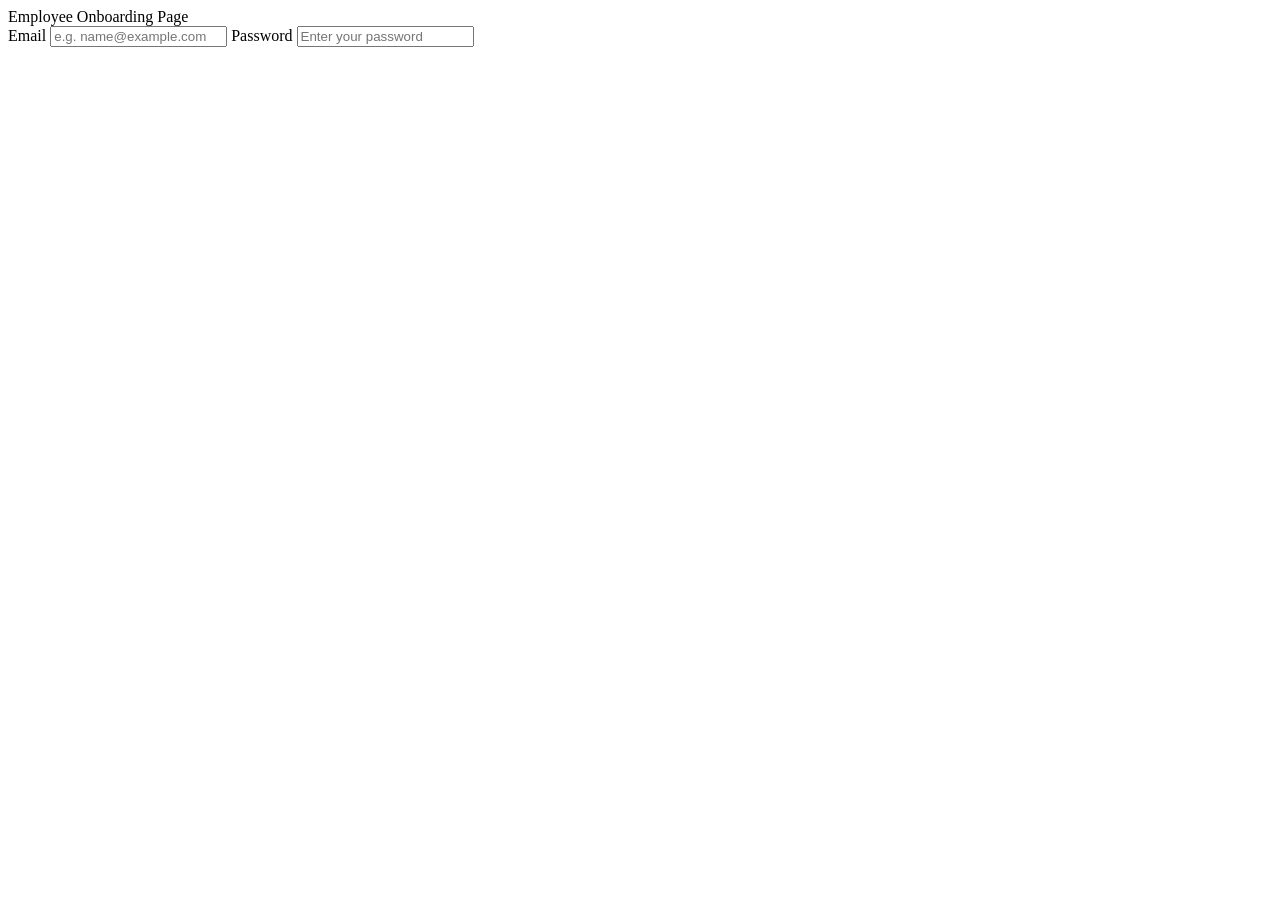
==== index.html @ e917a3a6 "first commit: added index.html" ====
<!DOCTYPE html>
<html>
    <body>
        <header>
            Employee Onboarding Page
        </header>
        <main>
            <section>
                <form>
                    <label for="email">Email</label>
                    <input type="email" id="email" placeholder="e.g. name@example.com" required>
                    <label for="password">Password</label>
                    <input type="password" id="passwaord" placeholder="Enter your password" required>
                    </form>
            </section>
        </main>
    </body>
    </html>
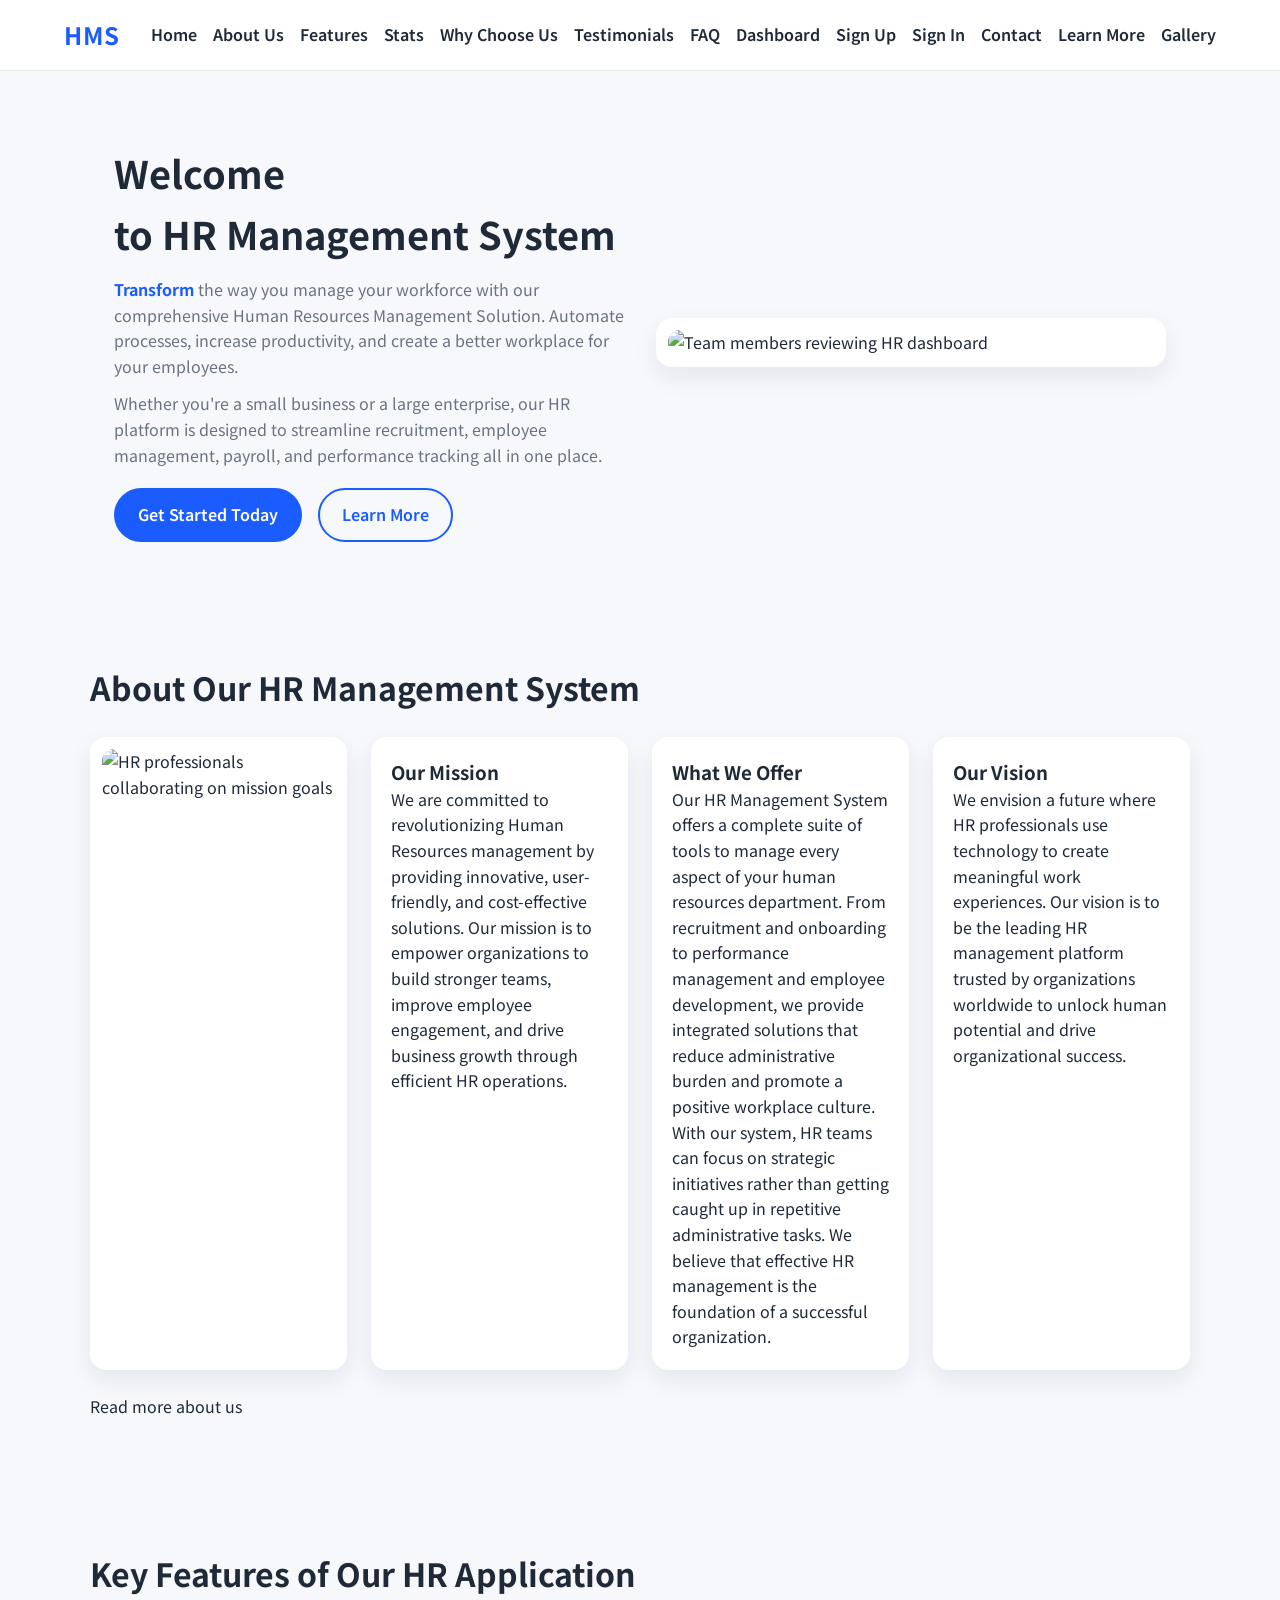
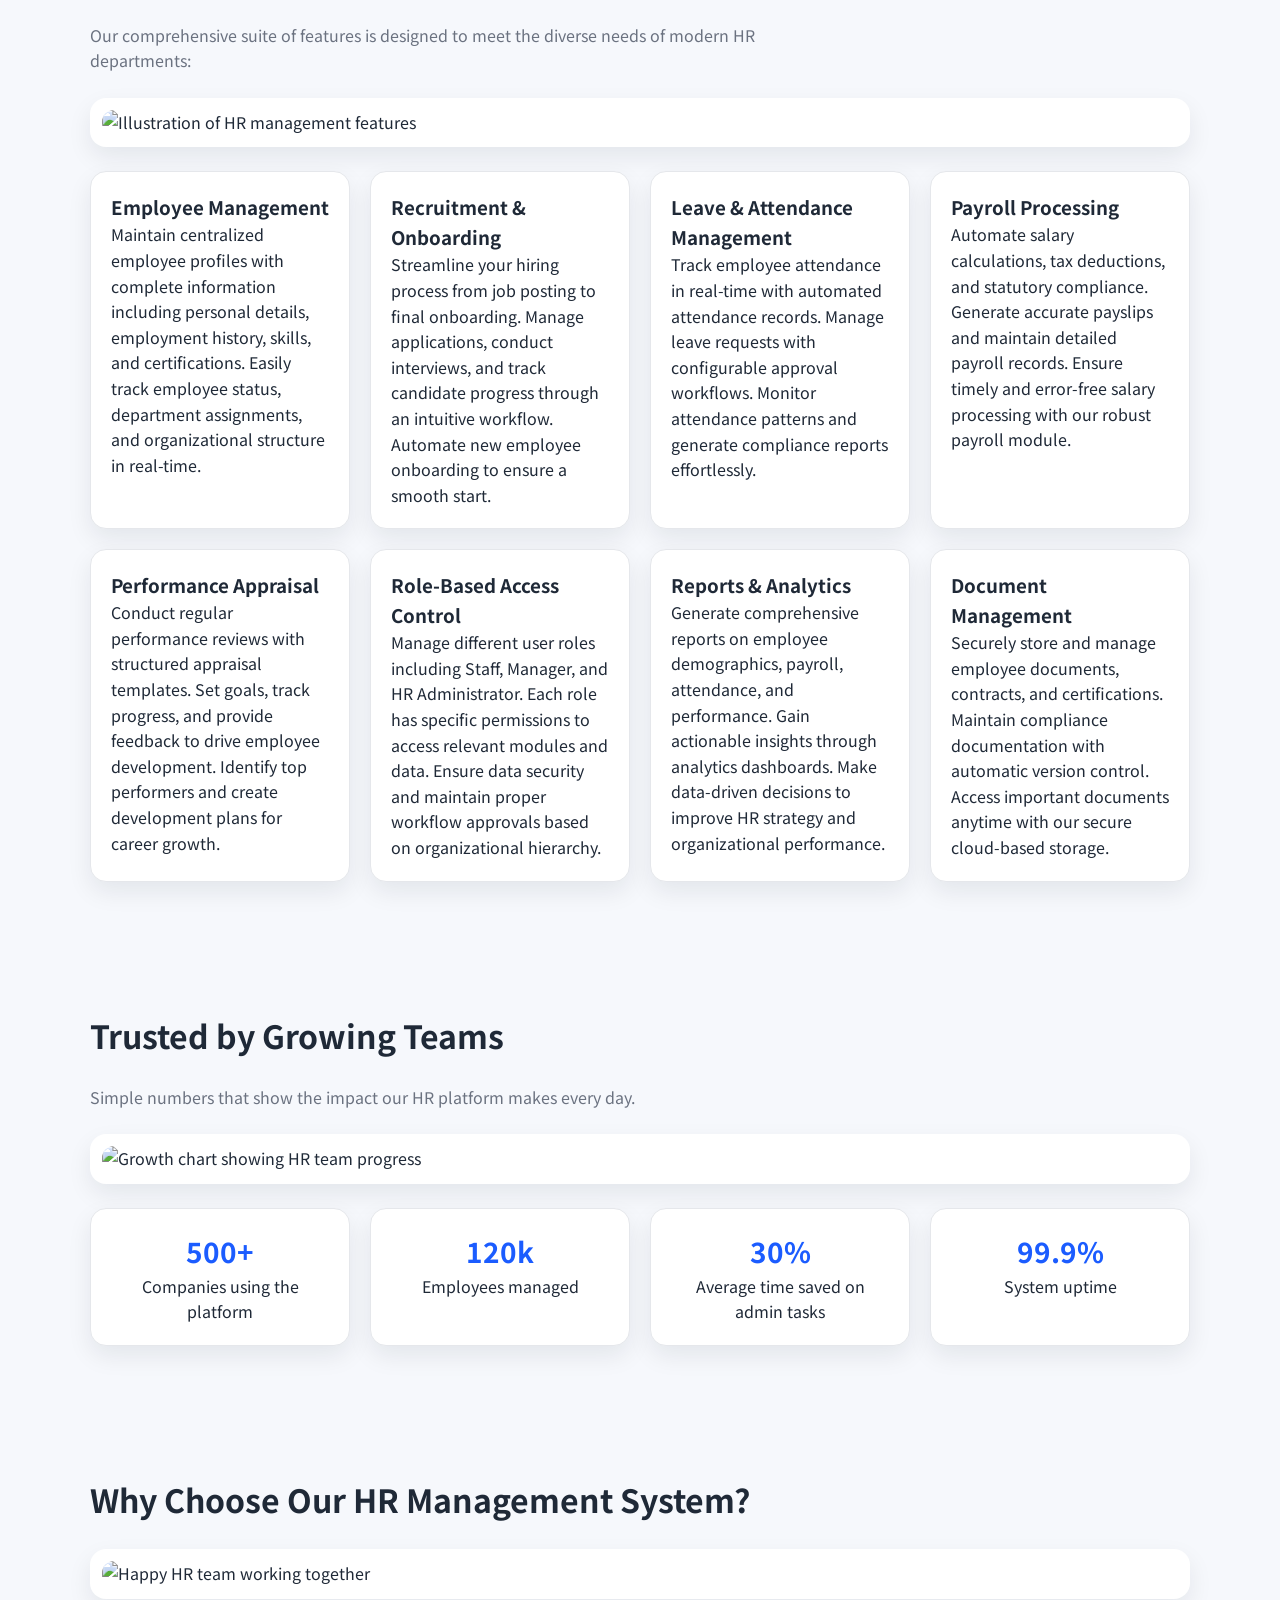
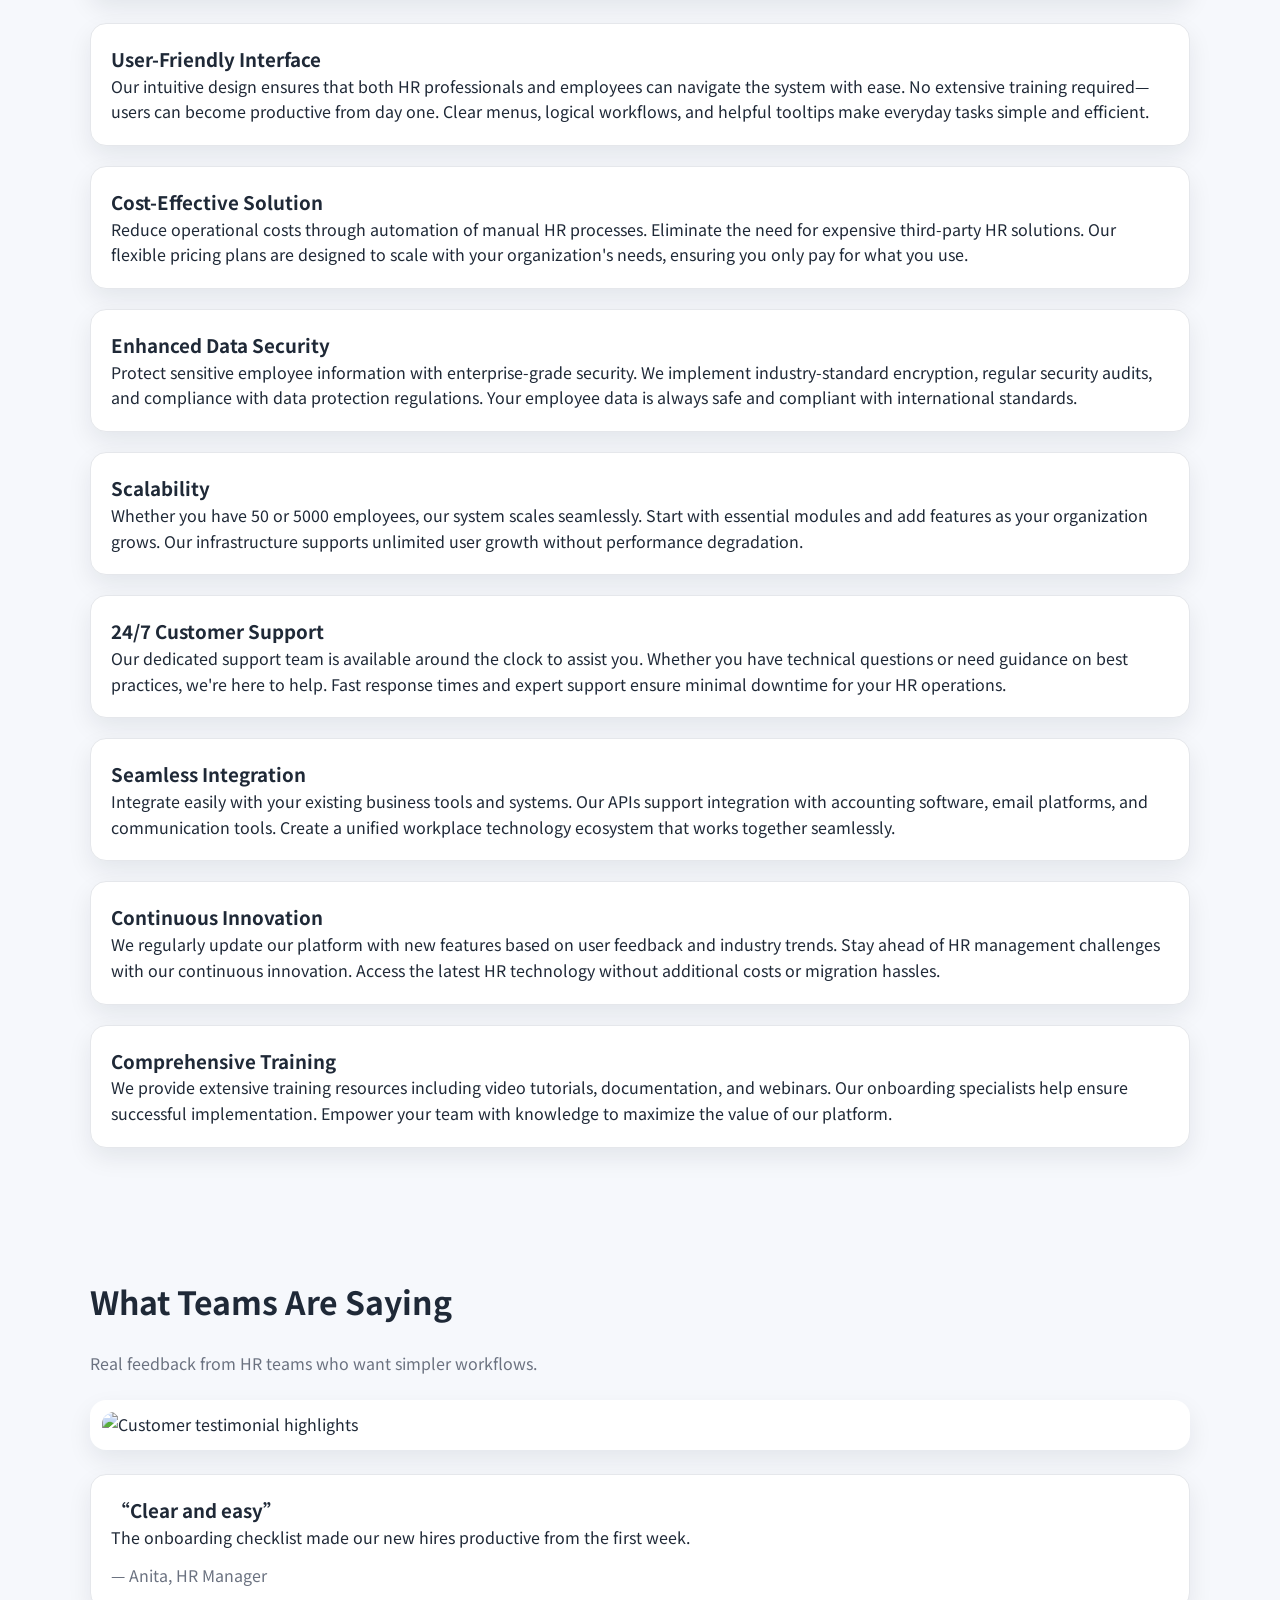
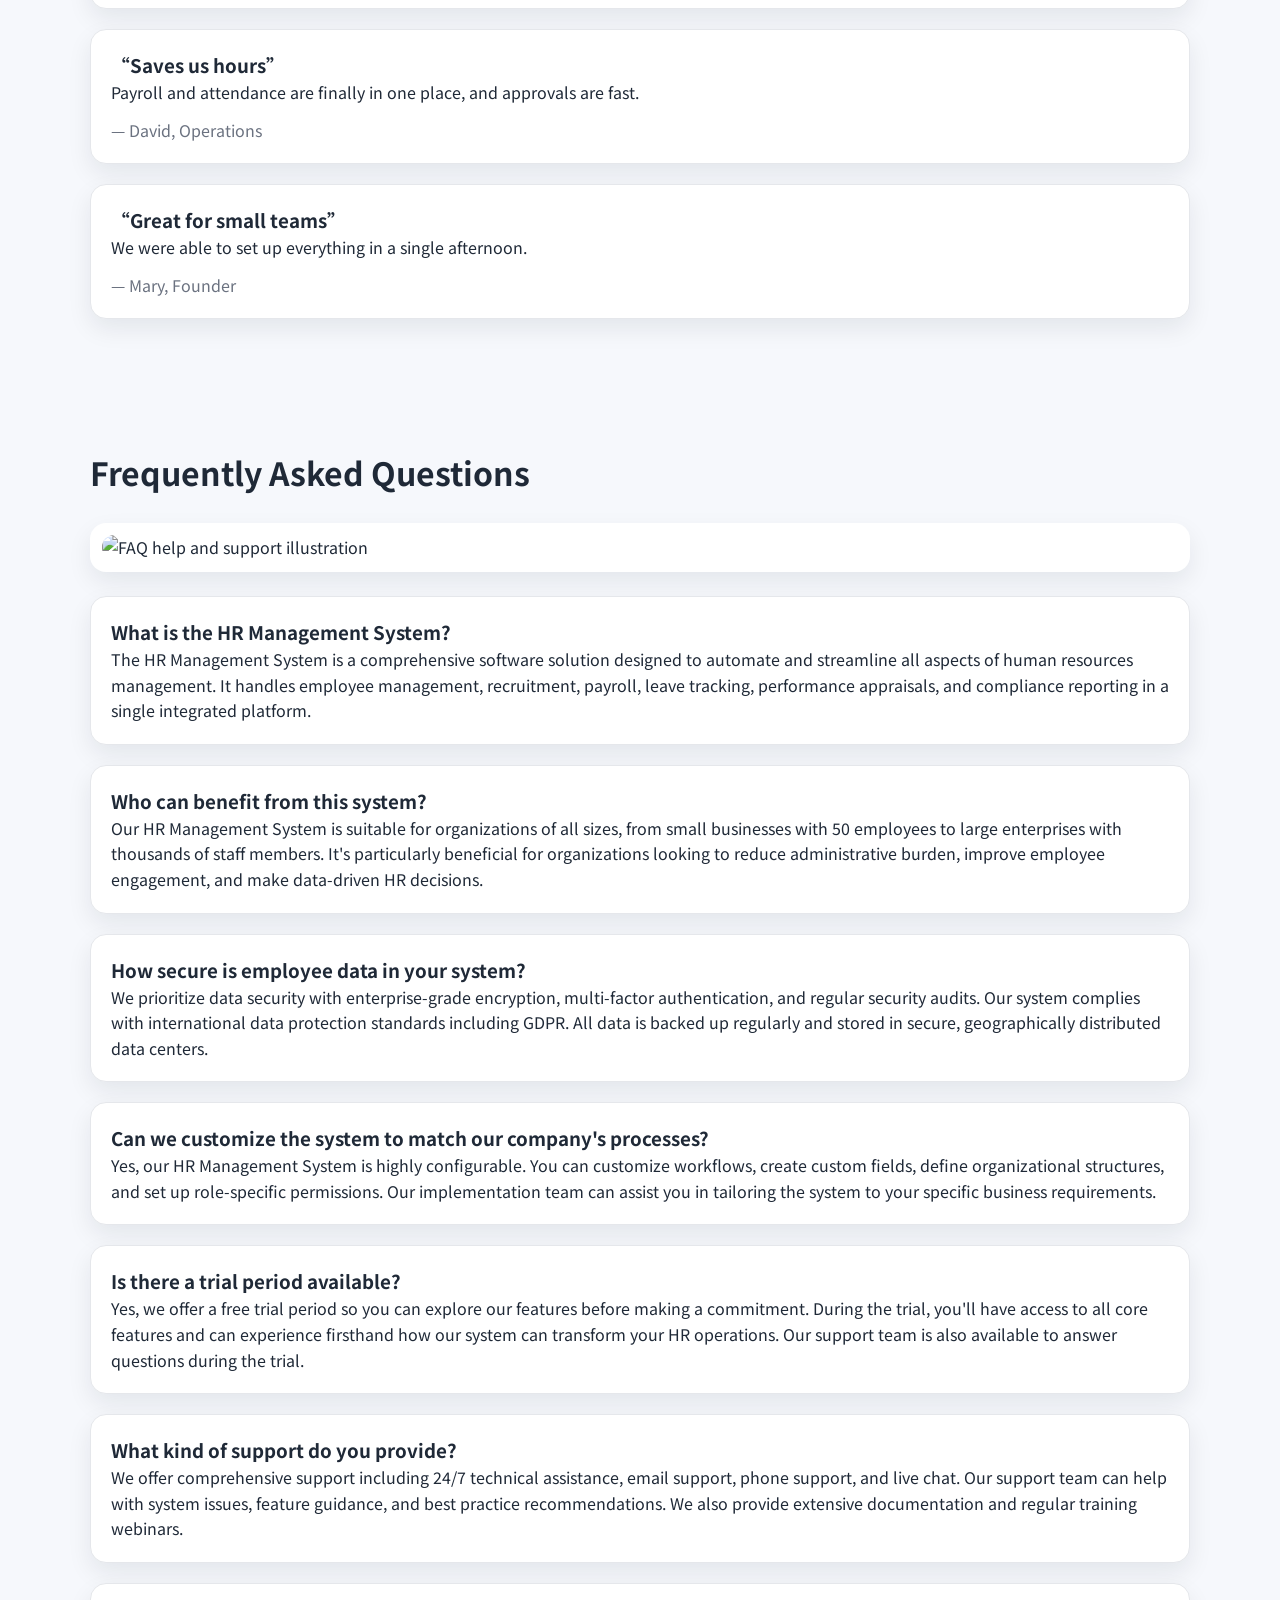
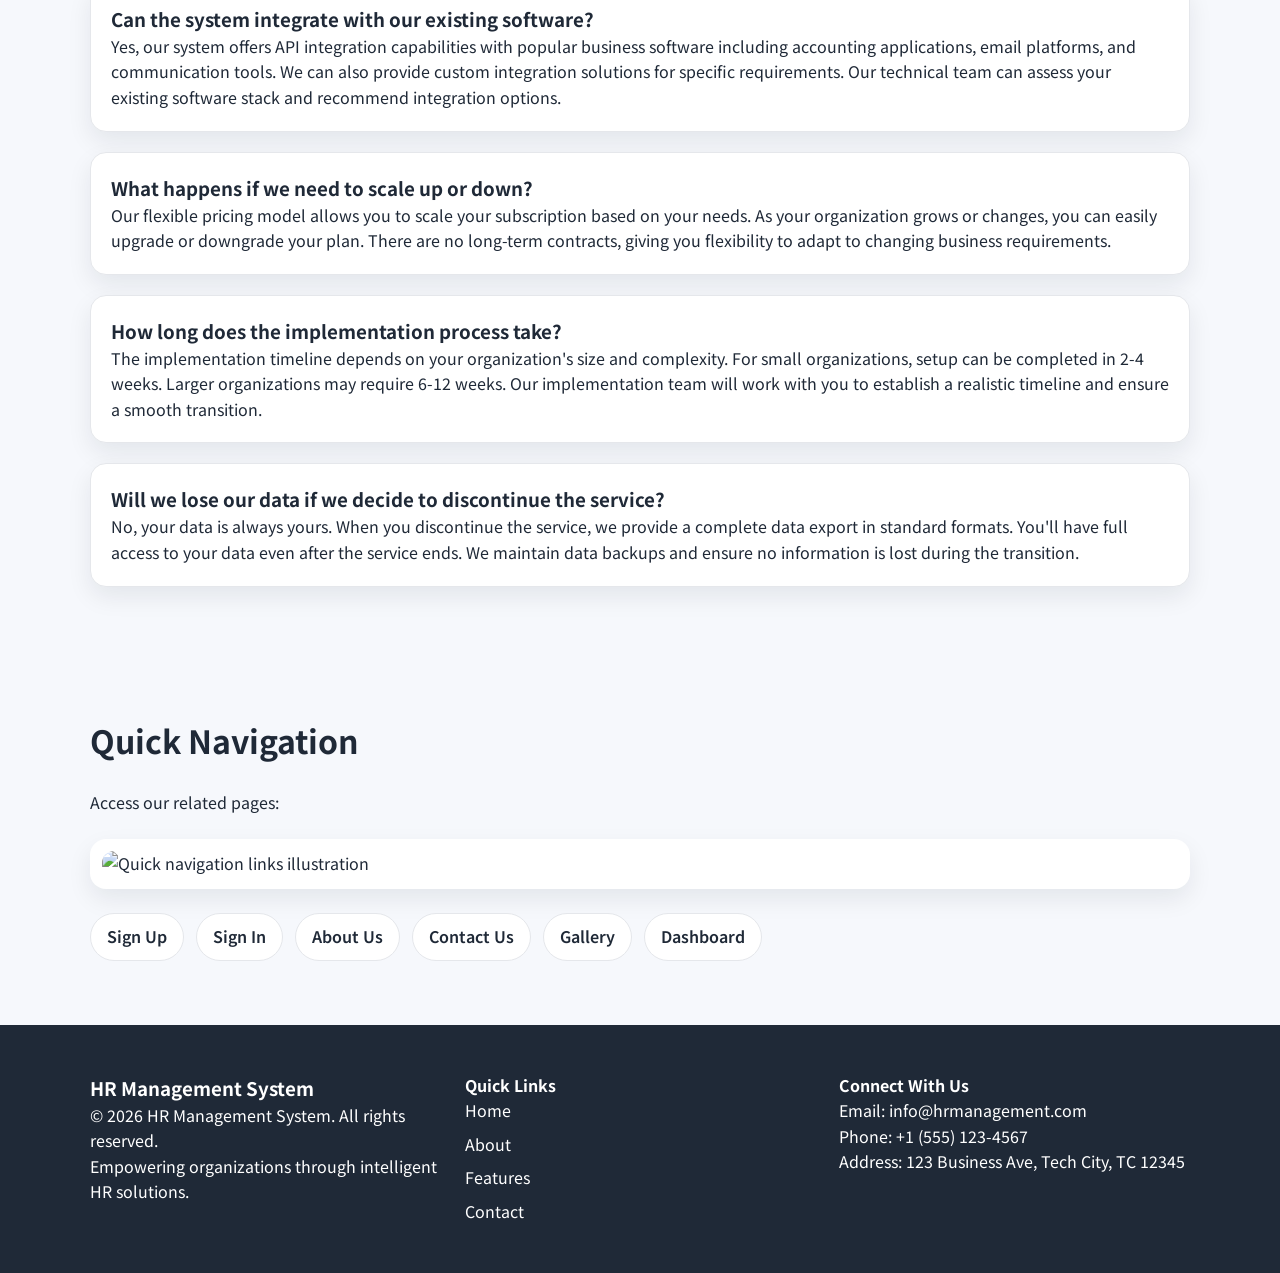
==== commit e39ecf60: "Add files via upload NEW" ====
--- a/index.html
+++ b/index.html
@@ -1,18 +1,413 @@
 <!DOCTYPE html>
-<html>
-    <body>
-        <header>
-            Employee Onboarding Page
-        </header>
-        <main>
-            <section>
-                <form>
-                    <label for="email">Email</label>
-                    <input type="email" id="email" placeholder="e.g. name@example.com" required>
-                    <label for="password">Password</label>
-                    <input type="password" id="passwaord" placeholder="Enter your password" required>
-                    </form>
-            </section>
-        </main>
-    </body>
-    </html>+<html lang="en">
+<head>
+    <meta charset="UTF-8">
+    <meta name="viewport" content="width=device-width, initial-scale=1.0">
+    <meta name="author" content="I-swipe Cohort 3.0 Interns">
+    <meta name="description" content="HR Management System - Complete HR Solutions">
+    <meta name="keywords" content="HR, Human Resources, Recruitment, Payroll, Employee Management">
+    <title>HR Management System - Streamline Your Workforce</title>
+    <link rel="stylesheet" href="style.css">
+    <link rel="preconnect" href="https://fonts.googleapis.com">
+    <link rel="preconnect" href="https://fonts.gstatic.com" crossorigin>
+    <link href="https://fonts.googleapis.com/css2?family=Noto+Sans+TC:wght@100..900&display=swap" rel="stylesheet">
+</head>
+<body>
+
+    <!-- ===== HEADER / NAVIGATION SECTION ===== -->
+    <!-- The navigation bar provides easy access to all main sections of the website -->
+    <!-- Users can navigate to different pages and access key features from any location on the site -->
+    <header>
+        <nav>
+            <div class="navbar-container">
+                <h1 class ="h1text">Hms</h1>
+                <ul>
+                    <li><a href="#home" class="link">Home</a></li>
+                    <li><a href="#about" class="link">About Us</a></li>
+                    <li><a href="#features" class="link">Features</a></li>
+                    <li><a href="#stats" class="link">Stats</a></li>
+                    <li><a href="#why-choose" class="link">Why Choose Us</a></li>
+                    <li><a href="#testimonials" class="link">Testimonials</a></li>
+                    <li><a href="#faq" class="link">FAQ</a></li>
+                    <li><a href="dashboard.html" class="link">Dashboard</a></li>
+                    <li><a href="signup.html" class="link">Sign Up</a></li>
+                    <li><a href="signIn.html" class="link">Sign In</a></li>
+                    <li><a href="contact.html" class="link">Contact</a></li>
+                    <li><a href="aboutUs.html" class="link">Learn More</a></li>
+                    <li><a href="gallery.html" class="link">Gallery</a></li>
+                </ul>
+            </div>
+        </nav>
+    </header>
+
+    <!-- ===== HOME / HERO SECTION ===== -->
+    <!-- The home section welcomes visitors and introduces the core value proposition -->
+    <!-- Contains call-to-action buttons to encourage user engagement and conversion -->
+    <section id="home" class="hero-section">
+        <div class="hero-content">
+            <h2 id="welcometext">Welcome</h2>
+                <h2>to HR Management System</h2>
+            <p><span>Transform</span> the way you manage your workforce with our comprehensive Human Resources Management Solution. Automate processes, increase productivity, and create a better workplace for your employees.</p>
+            <p>Whether you're a small business or a large enterprise, our HR platform is designed to streamline recruitment, employee management, payroll, and performance tracking all in one place.</p>
+            <div class="cta-buttons">
+                <a href="signup.html" class="btn-primary">Get Started Today</a>
+                <a href="#features" class="btn-secondary">Learn More</a>
+            </div>
+        </div>
+        <!-- Hero image -->
+        <div class="section-media">
+            <img src="https://via.placeholder.com/700x450?text=HR+Dashboard" alt="Team members reviewing HR dashboard">
+        </div>
+    </section>
+
+    <!-- ===== ABOUT US SECTION ===== -->
+    <!-- This section provides information about the company's mission, vision, and values -->
+    <!-- Helps potential customers understand the company's commitment and expertise -->
+    <section id="about" class="about-section">
+        <div class="section-container">
+            <h2>About Our HR Management System</h2>
+            <div class="about-content">
+                <!-- About section image -->
+                <div class="section-media">
+                    <img src="https://via.placeholder.com/650x420?text=Our+Mission" alt="HR professionals collaborating on mission goals">
+                </div>
+                <!-- Mission Statement -->
+                <article>
+                    <h3>Our Mission</h3>
+                    <p>We are committed to revolutionizing Human Resources management by providing innovative, user-friendly, and cost-effective solutions. Our mission is to empower organizations to build stronger teams, improve employee engagement, and drive business growth through efficient HR operations.</p>
+                </article>
+                
+                <!-- Company Overview -->
+                <article>
+                    <h3>What We Offer</h3>
+                    <p>Our HR Management System offers a complete suite of tools to manage every aspect of your human resources department. From recruitment and onboarding to performance management and employee development, we provide integrated solutions that reduce administrative burden and promote a positive workplace culture.</p>
+                    <p>With our system, HR teams can focus on strategic initiatives rather than getting caught up in repetitive administrative tasks. We believe that effective HR management is the foundation of a successful organization.</p>
+                </article>
+                
+                <!-- Vision Statement -->
+                <article>
+                    <h3>Our Vision</h3>
+                    <p>We envision a future where HR professionals use technology to create meaningful work experiences. Our vision is to be the leading HR management platform trusted by organizations worldwide to unlock human potential and drive organizational success.</p>
+                </article>
+                
+                <!-- Link to detailed about page -->
+                <p><a href="aboutUs.html">Read more about us</a></p>
+            </div>
+        </div>
+    </section>
+
+    <!-- ===== FEATURES SECTION ===== -->
+    <!-- This section highlights the key features and capabilities of the HR Management System -->
+    <!-- Organized into feature cards for easy scanning and comprehension -->
+    <section id="features" class="features-section">
+        <div class="section-container">
+            <h2>Key Features of Our HR Application</h2>
+            <p class="section-intro">Our comprehensive suite of features is designed to meet the diverse needs of modern HR departments:</p>
+            
+            <!-- Features section image -->
+            <div class="section-media">
+                <img src="https://via.placeholder.com/700x420?text=Core+Features" alt="Illustration of HR management features">
+            </div>
+            <div class="features-grid">
+                <!-- Feature 1: Employee Management -->
+                <div class="feature-card">
+                    <h3>Employee Management</h3>
+                    <p>Maintain centralized employee profiles with complete information including personal details, employment history, skills, and certifications. Easily track employee status, department assignments, and organizational structure in real-time.</p>
+                </div>
+
+                <!-- Feature 2: Recruitment & Onboarding -->
+                <div class="feature-card">
+                    <h3>Recruitment & Onboarding</h3>
+                    <p>Streamline your hiring process from job posting to final onboarding. Manage applications, conduct interviews, and track candidate progress through an intuitive workflow. Automate new employee onboarding to ensure a smooth start.</p>
+                </div>
+
+                <!-- Feature 3: Leave & Attendance -->
+                <div class="feature-card">
+                    <h3>Leave & Attendance Management</h3>
+                    <p>Track employee attendance in real-time with automated attendance records. Manage leave requests with configurable approval workflows. Monitor attendance patterns and generate compliance reports effortlessly.</p>
+                </div>
+
+                <!-- Feature 4: Payroll Management -->
+                <div class="feature-card">
+                    <h3>Payroll Processing</h3>
+                    <p>Automate salary calculations, tax deductions, and statutory compliance. Generate accurate payslips and maintain detailed payroll records. Ensure timely and error-free salary processing with our robust payroll module.</p>
+                </div>
+
+                <!-- Feature 5: Performance Management -->
+                <div class="feature-card">
+                    <h3>Performance Appraisal</h3>
+                    <p>Conduct regular performance reviews with structured appraisal templates. Set goals, track progress, and provide feedback to drive employee development. Identify top performers and create development plans for career growth.</p>
+                </div>
+
+                <!-- Feature 6: Role-Based Access -->
+                <div class="feature-card">
+                    <h3>Role-Based Access Control</h3>
+                    <p>Manage different user roles including Staff, Manager, and HR Administrator. Each role has specific permissions to access relevant modules and data. Ensure data security and maintain proper workflow approvals based on organizational hierarchy.</p>
+                </div>
+
+                <!-- Feature 7: Reports & Analytics -->
+                <div class="feature-card">
+                    <h3>Reports & Analytics</h3>
+                    <p>Generate comprehensive reports on employee demographics, payroll, attendance, and performance. Gain actionable insights through analytics dashboards. Make data-driven decisions to improve HR strategy and organizational performance.</p>
+                </div>
+
+                <!-- Feature 8: Document Management -->
+                <div class="feature-card">
+                    <h3>Document Management</h3>
+                    <p>Securely store and manage employee documents, contracts, and certifications. Maintain compliance documentation with automatic version control. Access important documents anytime with our secure cloud-based storage.</p>
+                </div>
+            </div>
+        </div>
+    </section>
+
+    <!-- ===== STATS SECTION ===== -->
+    <!-- Highlights quick numbers to build trust and show impact -->
+    <section id="stats" class="stats-section">
+        <div class="section-container">
+            <h2>Trusted by Growing Teams</h2>
+            <p class="section-intro">Simple numbers that show the impact our HR platform makes every day.</p>
+            <!-- Stats section image -->
+            <div class="section-media">
+                <img src="https://via.placeholder.com/700x420?text=Team+Growth" alt="Growth chart showing HR team progress">
+            </div>
+            <div class="stats-grid">
+                <div class="stat-card">
+                    <h3>500+</h3>
+                    <p>Companies using the platform</p>
+                </div>
+                <div class="stat-card">
+                    <h3>120k</h3>
+                    <p>Employees managed</p>
+                </div>
+                <div class="stat-card">
+                    <h3>30%</h3>
+                    <p>Average time saved on admin tasks</p>
+                </div>
+                <div class="stat-card">
+                    <h3>99.9%</h3>
+                    <p>System uptime</p>
+                </div>
+            </div>
+        </div>
+    </section>
+
+    <!-- ===== WHY CHOOSE US SECTION ===== -->
+    <!-- This section explains the competitive advantages and unique value propositions -->
+    <!-- Helps convince potential customers why they should choose this system over competitors -->
+    <section id="why-choose" class="why-choose-section">
+        <div class="section-container">
+            <h2>Why Choose Our HR Management System?</h2>
+            
+            <!-- Why choose us image -->
+            <div class="section-media">
+                <img src="https://via.placeholder.com/700x420?text=Why+Choose+Us" alt="Happy HR team working together">
+            </div>
+            <div class="reasons-container">
+                <!-- Reason 1: User-Friendly Interface -->
+                <div class="reason-item">
+                    <h3>User-Friendly Interface</h3>
+                    <p>Our intuitive design ensures that both HR professionals and employees can navigate the system with ease. No extensive training required—users can become productive from day one. Clear menus, logical workflows, and helpful tooltips make everyday tasks simple and efficient.</p>
+                </div>
+
+                <!-- Reason 2: Cost-Effective Solution -->
+                <div class="reason-item">
+                    <h3>Cost-Effective Solution</h3>
+                    <p>Reduce operational costs through automation of manual HR processes. Eliminate the need for expensive third-party HR solutions. Our flexible pricing plans are designed to scale with your organization's needs, ensuring you only pay for what you use.</p>
+                </div>
+
+                <!-- Reason 3: Enhanced Data Security -->
+                <div class="reason-item">
+                    <h3>Enhanced Data Security</h3>
+                    <p>Protect sensitive employee information with enterprise-grade security. We implement industry-standard encryption, regular security audits, and compliance with data protection regulations. Your employee data is always safe and compliant with international standards.</p>
+                </div>
+
+                <!-- Reason 4: Scalability -->
+                <div class="reason-item">
+                    <h3>Scalability</h3>
+                    <p>Whether you have 50 or 5000 employees, our system scales seamlessly. Start with essential modules and add features as your organization grows. Our infrastructure supports unlimited user growth without performance degradation.</p>
+                </div>
+
+                <!-- Reason 5: 24/7 Customer Support -->
+                <div class="reason-item">
+                    <h3>24/7 Customer Support</h3>
+                    <p>Our dedicated support team is available around the clock to assist you. Whether you have technical questions or need guidance on best practices, we're here to help. Fast response times and expert support ensure minimal downtime for your HR operations.</p>
+                </div>
+
+                <!-- Reason 6: Seamless Integration -->
+                <div class="reason-item">
+                    <h3>Seamless Integration</h3>
+                    <p>Integrate easily with your existing business tools and systems. Our APIs support integration with accounting software, email platforms, and communication tools. Create a unified workplace technology ecosystem that works together seamlessly.</p>
+                </div>
+
+                <!-- Reason 7: Continuous Innovation -->
+                <div class="reason-item">
+                    <h3>Continuous Innovation</h3>
+                    <p>We regularly update our platform with new features based on user feedback and industry trends. Stay ahead of HR management challenges with our continuous innovation. Access the latest HR technology without additional costs or migration hassles.</p>
+                </div>
+
+                <!-- Reason 8: Comprehensive Training -->
+                <div class="reason-item">
+                    <h3>Comprehensive Training</h3>
+                    <p>We provide extensive training resources including video tutorials, documentation, and webinars. Our onboarding specialists help ensure successful implementation. Empower your team with knowledge to maximize the value of our platform.</p>
+                </div>
+            </div>
+        </div>
+    </section>
+
+    <!-- ===== TESTIMONIALS SECTION ===== -->
+    <!-- Short quotes from users for beginner-friendly credibility -->
+    <section id="testimonials" class="testimonials-section">
+        <div class="section-container">
+            <h2>What Teams Are Saying</h2>
+            <p class="section-intro">Real feedback from HR teams who want simpler workflows.</p>
+            <!-- Testimonials image -->
+            <div class="section-media">
+                <img src="https://via.placeholder.com/700x420?text=Customer+Stories" alt="Customer testimonial highlights">
+            </div>
+            <div class="testimonials-grid">
+                <article class="testimonial-card">
+                    <h3>“Clear and easy”</h3>
+                    <p>The onboarding checklist made our new hires productive from the first week.</p>
+                    <p class="testimonial-name">— Anita, HR Manager</p>
+                </article>
+                <article class="testimonial-card">
+                    <h3>“Saves us hours”</h3>
+                    <p>Payroll and attendance are finally in one place, and approvals are fast.</p>
+                    <p class="testimonial-name">— David, Operations</p>
+                </article>
+                <article class="testimonial-card">
+                    <h3>“Great for small teams”</h3>
+                    <p>We were able to set up everything in a single afternoon.</p>
+                    <p class="testimonial-name">— Mary, Founder</p>
+                </article>
+            </div>
+        </div>
+    </section>
+
+    <!-- ===== FAQ SECTION ===== -->
+    <!-- This section addresses common questions potential customers might have -->
+    <!-- Provides clear, concise answers to help users understand the system better -->
+    <section id="faq" class="faq-section">
+        <div class="section-container">
+            <h2>Frequently Asked Questions</h2>
+            
+            <!-- FAQ image -->
+            <div class="section-media">
+                <img src="https://via.placeholder.com/700x420?text=FAQs" alt="FAQ help and support illustration">
+            </div>
+            <div class="faq-container">
+                <!-- FAQ 1 -->
+                <div class="faq-item">
+                    <h3>What is the HR Management System?</h3>
+                    <p>The HR Management System is a comprehensive software solution designed to automate and streamline all aspects of human resources management. It handles employee management, recruitment, payroll, leave tracking, performance appraisals, and compliance reporting in a single integrated platform.</p>
+                </div>
+
+                <!-- FAQ 2 -->
+                <div class="faq-item">
+                    <h3>Who can benefit from this system?</h3>
+                    <p>Our HR Management System is suitable for organizations of all sizes, from small businesses with 50 employees to large enterprises with thousands of staff members. It's particularly beneficial for organizations looking to reduce administrative burden, improve employee engagement, and make data-driven HR decisions.</p>
+                </div>
+
+                <!-- FAQ 3 -->
+                <div class="faq-item">
+                    <h3>How secure is employee data in your system?</h3>
+                    <p>We prioritize data security with enterprise-grade encryption, multi-factor authentication, and regular security audits. Our system complies with international data protection standards including GDPR. All data is backed up regularly and stored in secure, geographically distributed data centers.</p>
+                </div>
+
+                <!-- FAQ 4 -->
+                <div class="faq-item">
+                    <h3>Can we customize the system to match our company's processes?</h3>
+                    <p>Yes, our HR Management System is highly configurable. You can customize workflows, create custom fields, define organizational structures, and set up role-specific permissions. Our implementation team can assist you in tailoring the system to your specific business requirements.</p>
+                </div>
+
+                <!-- FAQ 5 -->
+                <div class="faq-item">
+                    <h3>Is there a trial period available?</h3>
+                    <p>Yes, we offer a free trial period so you can explore our features before making a commitment. During the trial, you'll have access to all core features and can experience firsthand how our system can transform your HR operations. Our support team is also available to answer questions during the trial.</p>
+                </div>
+
+                <!-- FAQ 6 -->
+                <div class="faq-item">
+                    <h3>What kind of support do you provide?</h3>
+                    <p>We offer comprehensive support including 24/7 technical assistance, email support, phone support, and live chat. Our support team can help with system issues, feature guidance, and best practice recommendations. We also provide extensive documentation and regular training webinars.</p>
+                </div>
+
+                <!-- FAQ 7 -->
+                <div class="faq-item">
+                    <h3>Can the system integrate with our existing software?</h3>
+                    <p>Yes, our system offers API integration capabilities with popular business software including accounting applications, email platforms, and communication tools. We can also provide custom integration solutions for specific requirements. Our technical team can assess your existing software stack and recommend integration options.</p>
+                </div>
+
+                <!-- FAQ 8 -->
+                <div class="faq-item">
+                    <h3>What happens if we need to scale up or down?</h3>
+                    <p>Our flexible pricing model allows you to scale your subscription based on your needs. As your organization grows or changes, you can easily upgrade or downgrade your plan. There are no long-term contracts, giving you flexibility to adapt to changing business requirements.</p>
+                </div>
+
+                <!-- FAQ 9 -->
+                <div class="faq-item">
+                    <h3>How long does the implementation process take?</h3>
+                    <p>The implementation timeline depends on your organization's size and complexity. For small organizations, setup can be completed in 2-4 weeks. Larger organizations may require 6-12 weeks. Our implementation team will work with you to establish a realistic timeline and ensure a smooth transition.</p>
+                </div>
+
+                <!-- FAQ 10 -->
+                <div class="faq-item">
+                    <h3>Will we lose our data if we decide to discontinue the service?</h3>
+                    <p>No, your data is always yours. When you discontinue the service, we provide a complete data export in standard formats. You'll have full access to your data even after the service ends. We maintain data backups and ensure no information is lost during the transition.</p>
+                </div>
+            </div>
+        </div>
+    </section>
+
+    <!-- ===== QUICK LINKS SECTION ===== -->
+    <!-- Provides convenient access to key pages on the website -->
+    <!-- Helps users quickly navigate to important sections or sign up pages -->
+    <section class="quick-links-section">
+        <div class="section-container">
+            <h2>Quick Navigation</h2>
+            <p>Access our related pages:</p>
+            <!-- Quick links image -->
+            <div class="section-media">
+                <img src="https://via.placeholder.com/700x420?text=Quick+Links" alt="Quick navigation links illustration">
+            </div>
+            <div class="links-container">
+                <a href="signup.html">Sign Up</a>
+                <a href="signIn.html">Sign In</a>
+                <a href="aboutUs.html">About Us</a>
+                <a href="contact.html">Contact Us</a>
+                <a href="gallery.html">Gallery</a>
+                <a href="dashboard.html">Dashboard</a>
+            </div>
+        </div>
+    </section>
+
+    <!-- ===== FOOTER SECTION ===== -->
+    <!-- Contains copyright information, quick links, and contact details -->
+    <!-- Provides a consistent footer across all pages for branding and navigation -->
+    <footer>
+        <div class="footer-container">
+            <div class="footer-content">
+                <h3>HR Management System</h3>
+                <p>&copy; 2026 HR Management System. All rights reserved.</p>
+                <p>Empowering organizations through intelligent HR solutions.</p>
+            </div>
+            <div class="footer-links">
+                <h4>Quick Links</h4>
+                <ul>
+                    <li><a href="#home">Home</a></li>
+                    <li><a href="#about">About</a></li>
+                    <li><a href="#features">Features</a></li>
+                    <li><a href="contact.html">Contact</a></li>
+                </ul>
+            </div>
+            <div class="footer-info">
+                <h4>Connect With Us</h4>
+                <p>Email: info@hrmanagement.com</p>
+                <p>Phone: +1 (555) 123-4567</p>
+                <p>Address: 123 Business Ave, Tech City, TC 12345</p>
+            </div>
+        </div>
+    </footer>
+
+</body>
+</html>    
--- a/style.css
+++ b/style.css
@@ -0,0 +1,545 @@
+/* ===== Root Tokens (colors, shadows) ===== */
+:root {
+    --color-primary: #1b5cff;
+    --color-primary-dark: #1246c2;
+    --color-secondary: #0f9d58;
+    --color-background: #f6f8fc;
+    --color-surface: #ffffff;
+    --color-text: #1f2937;
+    --color-muted: #6b7280;
+    --color-border: #e5e7eb;
+    --shadow-soft: 0 10px 25px rgba(15, 23, 42, 0.08);
+}
+
+/* ===== Reset / Base Elements ===== */
+* {
+    margin: 0;
+    padding: 0;
+    box-sizing: border-box;
+}
+
+html {
+    scroll-behavior: smooth;
+}
+
+body {
+    font-family: "Noto Sans TC", system-ui, -apple-system, sans-serif;
+    background: var(--color-background);
+    color: var(--color-text);
+    line-height: 1.6;
+}
+
+img {
+    max-width: 100%;
+    display: block;
+    border-radius: 12px;
+}
+
+a {
+    color: inherit;
+    text-decoration: none;
+}
+
+ul {
+    list-style: none;
+}
+
+/* ===== Header / Navigation ===== */
+header {
+    background: var(--color-surface);
+    border-bottom: 1px solid var(--color-border);
+    position: sticky;
+    top: 0;
+    z-index: 100;
+}
+
+nav {
+    max-width: 1200px;
+    margin: 0 auto;
+    padding: 16px 24px;
+}
+
+.navbar-container {
+    display: flex;
+    align-items: center;
+    justify-content: space-between;
+    gap: 24px;
+}
+
+.navbar-container h1 {
+    font-size: 24px;
+    text-transform: uppercase;
+    letter-spacing: 1px;
+    color: var(--color-primary);
+}
+
+.navbar-container ul {
+    display: flex;
+    flex-wrap: wrap;
+    gap: 16px;
+    justify-content: flex-end;
+}
+
+.link {
+    font-weight: 600;
+    color: var(--color-text);
+}
+
+.link:hover {
+    color: var(--color-primary);
+}
+
+/* ===== Shared Section Layout ===== */
+section {
+    padding: 64px 24px;
+}
+
+.section-container {
+    max-width: 1100px;
+    margin: 0 auto;
+    display: grid;
+    gap: 24px;
+}
+
+.section-container h2 {
+    font-size: 32px;
+}
+
+.section-intro {
+    color: var(--color-muted);
+    max-width: 760px;
+}
+
+.section-media {
+    background: var(--color-surface);
+    border-radius: 16px;
+    padding: 12px;
+    box-shadow: var(--shadow-soft);
+}
+
+/* ===== Hero Section ===== */
+.hero-section {
+    max-width: 1100px;
+    margin: 0 auto;
+    display: grid;
+    grid-template-columns: repeat(auto-fit, minmax(280px, 1fr));
+    align-items: center;
+    gap: 32px;
+    padding: 72px 24px 56px;
+}
+
+.hero-content h2 {
+    font-size: 38px;
+}
+
+.hero-content p {
+    margin-top: 12px;
+    color: var(--color-muted);
+}
+
+.hero-content span {
+    color: var(--color-primary);
+    font-weight: 700;
+}
+
+.cta-buttons {
+    display: flex;
+    flex-wrap: wrap;
+    gap: 16px;
+    margin-top: 20px;
+}
+
+/* ===== Buttons ===== */
+.btn-primary,
+.btn-secondary {
+    padding: 12px 22px;
+    border-radius: 999px;
+    font-weight: 600;
+    border: 2px solid transparent;
+    display: inline-block;
+}
+
+.btn-primary {
+    background: var(--color-primary);
+    color: #ffffff;
+}
+
+.btn-primary:hover {
+    background: var(--color-primary-dark);
+}
+
+.btn-secondary {
+    border-color: var(--color-primary);
+    color: var(--color-primary);
+}
+
+/* ===== About Section ===== */
+.about-content {
+    display: grid;
+    grid-template-columns: repeat(auto-fit, minmax(240px, 1fr));
+    gap: 24px;
+}
+
+.about-content article {
+    background: var(--color-surface);
+    border-radius: 16px;
+    padding: 20px;
+    box-shadow: var(--shadow-soft);
+}
+
+/* ===== Cards and Grids (features, stats, testimonials) ===== */
+.features-grid,
+.reasons-container,
+.faq-container,
+.stats-grid,
+.testimonials-grid {
+    display: grid;
+    gap: 20px;
+}
+
+.features-grid {
+    grid-template-columns: repeat(auto-fit, minmax(240px, 1fr));
+}
+
+/* Shared card look */
+.feature-card,
+.reason-item,
+.faq-item,
+.stat-card,
+.testimonial-card {
+    background: var(--color-surface);
+    border-radius: 16px;
+    padding: 20px;
+    border: 1px solid var(--color-border);
+    box-shadow: var(--shadow-soft);
+}
+
+.stats-grid {
+    grid-template-columns: repeat(auto-fit, minmax(200px, 1fr));
+    text-align: center;
+}
+
+.stat-card h3 {
+    font-size: 28px;
+    color: var(--color-primary);
+}
+
+.testimonial-name {
+    margin-top: 12px;
+    color: var(--color-muted);
+}
+
+/* ===== Quick Links ===== */
+.links-container {
+    display: flex;
+    flex-wrap: wrap;
+    gap: 12px;
+}
+
+.links-container a {
+    background: var(--color-surface);
+    padding: 10px 16px;
+    border-radius: 999px;
+    border: 1px solid var(--color-border);
+    font-weight: 600;
+}
+
+.links-container a:hover {
+    border-color: var(--color-primary);
+    color: var(--color-primary);
+}
+
+/* ===== Footer ===== */
+footer {
+    background: var(--color-text);
+    color: #ffffff;
+    padding: 48px 24px;
+}
+
+.footer-container {
+    max-width: 1100px;
+    margin: 0 auto;
+    display: grid;
+    gap: 24px;
+    grid-template-columns: repeat(auto-fit, minmax(220px, 1fr));
+}
+
+.footer-links ul {
+    display: grid;
+    gap: 8px;
+}
+
+.footer-links a {
+    color: #ffffff;
+}
+
+.footer-links a:hover {
+    color: var(--color-secondary);
+}
+
+/* ===== Dashboard Layout ===== */
+.dashboard-body {
+    background: #eef2f7;
+}
+
+.dashboard-layout {
+    min-height: 100vh;
+    display: grid;
+    grid-template-columns: 240px 1fr;
+}
+
+.sidebar {
+    background: var(--color-text);
+    color: #ffffff;
+    padding: 24px;
+    display: grid;
+    gap: 24px;
+}
+
+.sidebar h2 {
+    font-size: 20px;
+    text-transform: uppercase;
+    letter-spacing: 1px;
+}
+
+.sidebar nav ul {
+    display: grid;
+    gap: 12px;
+}
+
+.sidebar a {
+    color: #ffffff;
+    font-weight: 600;
+}
+
+.sidebar a:hover {
+    color: var(--color-secondary);
+}
+
+.dashboard-main {
+    padding: 32px;
+    display: grid;
+    gap: 24px;
+}
+
+.dashboard-header {
+    background: var(--color-surface);
+    padding: 20px;
+    border-radius: 16px;
+    box-shadow: var(--shadow-soft);
+    display: grid;
+    gap: 8px;
+}
+
+.dashboard-header p {
+    color: var(--color-muted);
+}
+
+.dashboard-cards {
+    display: grid;
+    gap: 20px;
+    grid-template-columns: repeat(auto-fit, minmax(200px, 1fr));
+}
+
+.dashboard-card {
+    background: var(--color-surface);
+    border-radius: 16px;
+    padding: 20px;
+    border: 1px solid var(--color-border);
+    box-shadow: var(--shadow-soft);
+}
+
+.dashboard-card h3 {
+    color: var(--color-primary);
+}
+
+.dashboard-details {
+    display: grid;
+    gap: 20px;
+    grid-template-columns: repeat(auto-fit, minmax(260px, 1fr));
+}
+
+.detail-panel {
+    background: var(--color-surface);
+    padding: 20px;
+    border-radius: 16px;
+    border: 1px solid var(--color-border);
+    box-shadow: var(--shadow-soft);
+}
+
+.detail-panel ul {
+    display: grid;
+    gap: 10px;
+    margin-top: 12px;
+}
+
+.detail-panel li {
+    display: flex;
+    justify-content: space-between;
+    color: var(--color-muted);
+}
+
+/* ===== Responsive ===== */
+@media (max-width: 900px) {
+    .navbar-container {
+        flex-direction: column;
+        align-items: flex-start;
+    }
+
+    .dashboard-layout {
+        grid-template-columns: 1fr;
+    }
+
+    .sidebar {
+        grid-template-columns: 1fr;
+    }
+}
+
+/* ===== Box Model Card Demo (simple page) ===== */
+/* Page background and base text for the box model example page */
+.box-page-body {
+    background: #0b1120;
+    color: #e5e7eb;
+    font-family: "Noto Sans TC", system-ui, -apple-system, sans-serif;
+}
+
+/* Center the content and give it some breathing room */
+.box-page-main {
+    max-width: 640px;
+    margin: 48px auto;
+    padding: 0 16px;
+}
+
+.box-page-main h1 {
+    margin-bottom: 12px; /* margin here pushes elements around the heading */
+}
+
+.box-page-intro {
+    color: #cbd5f5;
+    margin-bottom: 24px;
+}
+
+/* 
+   This is the main card we use to explain the box model:
+   - margin: space OUTSIDE the border
+   - border: line around the padding and content
+   - padding: space INSIDE the border, around the content
+   - content: the text and elements inside the box
+*/
+.box-card {
+    width: 100%;
+    max-width: 360px;
+    background: var(--color-surface);
+    margin: 32px auto;              /* margin = outside spacing */
+    padding: 20px;                  /* padding = inside spacing */
+    border: 4px solid var(--color-primary); /* border = visible line around the box */
+    border-radius: 16px;
+    box-shadow: var(--shadow-soft);
+    color: var(--color-text);
+}
+
+.box-card-title {
+    margin-bottom: 12px; /* margin here separates the title from the text below */
+}
+
+.box-card-text + .box-card-text {
+    margin-top: 8px; /* margin between text paragraphs */
+}
+
+/* ===== Flexbox Demo Page ===== */
+/* Page background and base styles for the Flexbox examples */
+.flex-page-body {
+    background: #020617;
+    color: #e5e7eb;
+    font-family: "Noto Sans TC", system-ui, -apple-system, sans-serif;
+}
+
+.flex-page-main {
+    max-width: 900px;
+    margin: 48px auto;
+    padding: 0 16px 48px;
+}
+
+.flex-page-main h1 {
+    margin-bottom: 12px;
+}
+
+.flex-page-intro {
+    color: #cbd5f5;
+    margin-bottom: 24px;
+}
+
+.flex-section {
+    margin-top: 32px;
+}
+
+.flex-section-note {
+    color: #9ca3af;
+    margin: 4px 0 16px;
+}
+
+/* Shared flex demo container:
+   - display: flex          → turns the container into a flexbox
+   - gap: space between flex items
+*/
+.flex-demo {
+    display: flex;          /* FLEX STARTS HERE */
+    gap: 12px;
+    padding: 12px;
+    margin-bottom: 16px;
+    border-radius: 12px;
+    background: rgba(15, 23, 42, 0.7);
+}
+
+/* Small boxes inside each flex container */
+.flex-item {
+    background: var(--color-primary);
+    color: #ffffff;
+    padding: 10px 14px;
+    border-radius: 8px;
+    text-align: center;
+    font-weight: 600;
+    min-width: 48px;
+}
+
+/* Slightly taller item so we can see vertical alignment clearly */
+.flex-item-tall {
+    padding-top: 28px;
+    padding-bottom: 28px;
+}
+
+/* 1. flex-direction examples */
+.flex-direction-row {
+    /* Children flow in a row, from left to right (default) */
+    flex-direction: row;
+}
+
+.flex-direction-column {
+    /* Children are stacked vertically, top to bottom */
+    flex-direction: column;
+}
+
+/* 2. justify-content examples (main axis alignment) */
+.flex-justify-space-between {
+    flex-direction: row;
+    justify-content: space-between;
+}
+
+.flex-justify-center {
+    flex-direction: row;
+    justify-content: center;
+}
+
+/* 3. align-items example (cross axis alignment) */
+.flex-align-center {
+    flex-direction: row;
+    justify-content: center;
+    align-items: center;
+}
+
+/* 4. flex-wrap example */
+.flex-wrap-demo {
+    flex-direction: row;
+    flex-wrap: wrap; /* allows items to move onto a new line when needed */
+}
+
